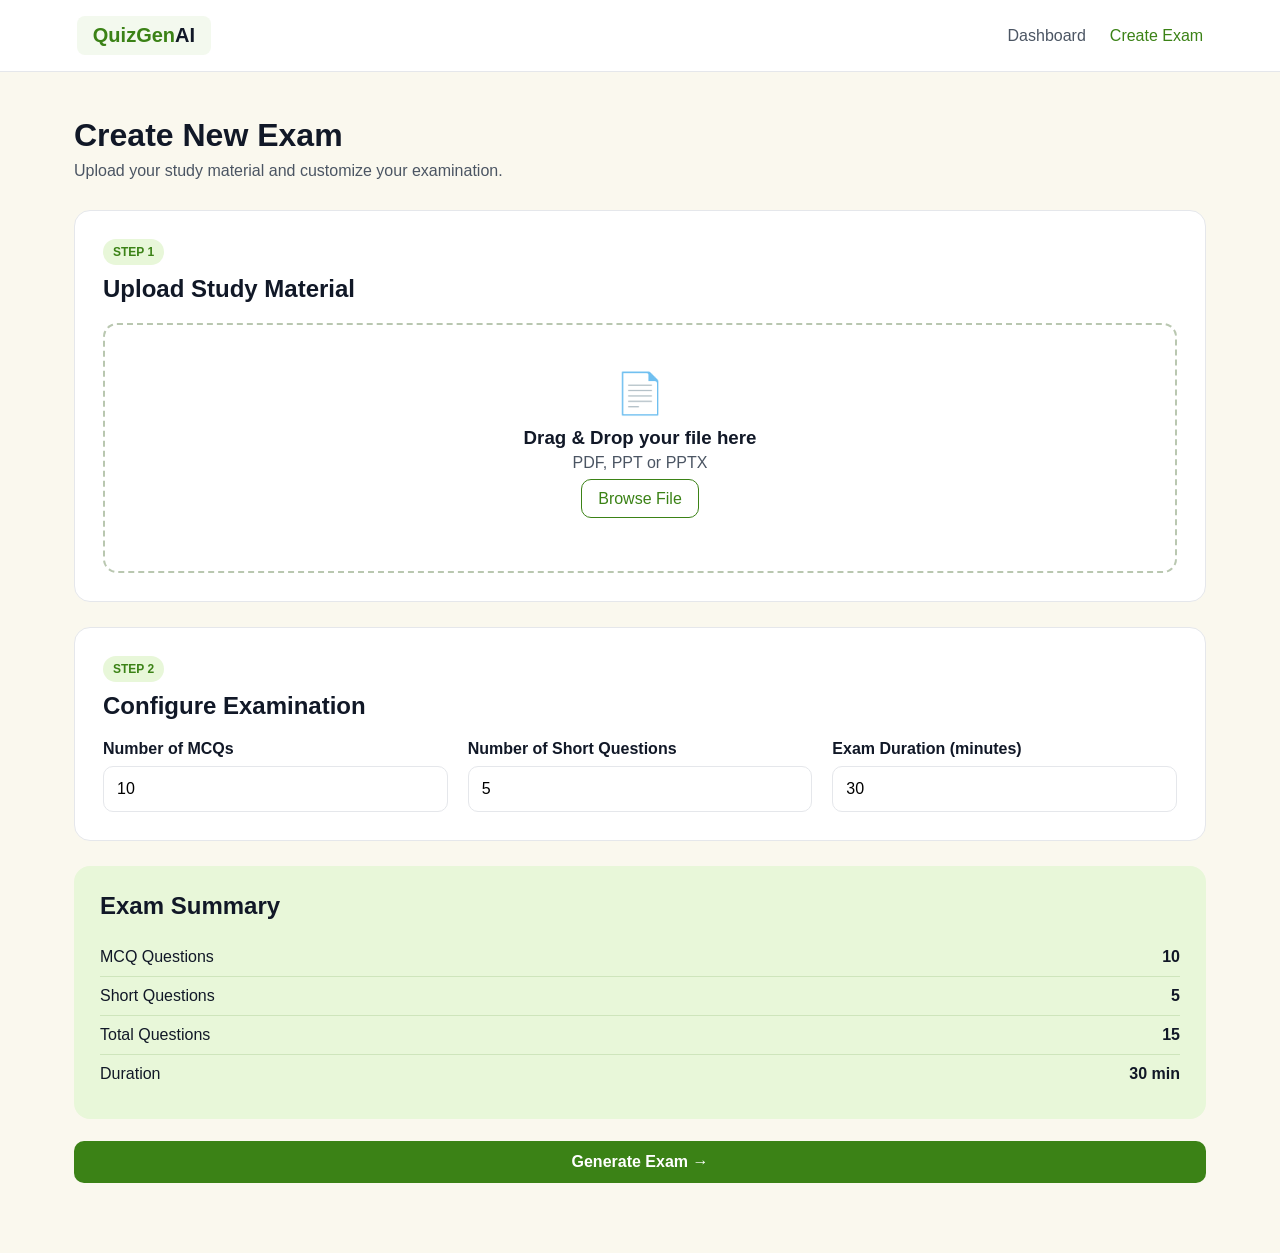
==== pages/create-exam.html @ 870ebcf8 "first sprint done" ====
<!DOCTYPE html>
<html lang="en">

<head>
  <meta charset="UTF-8">
  <meta name="viewport" content="width=device-width, initial-scale=1.0">

  <title>Create Exam - QuizGen AI</title>

  <link rel="stylesheet" href="../assets/css/style.css">
  <link rel="stylesheet" href="../assets/css/create-exam.css">
</head>

<body>

  <!-- Navbar -->

  <header class="app-navbar">

    <a href="../index.html" class="logo">
      <span class="logo-green">QuizGen</span>
      <span class="logo-text">AI</span>
    </a>

    <nav class="app-nav">
      <a href="dashboard.html">Dashboard</a>
      <a href="create-exam.html" class="active">Create Exam</a>
    </nav>

  </header>


  <main class="app-container">

    <div class="create-heading">

      <h1 class="page-title">Create New Exam</h1>

      <p class="page-subtitle">
        Upload your study material and customize your examination.
      </p>

    </div>


    <form id="examForm">

      <!-- Upload -->

      <section class="exam-card">

        <div class="step-label">STEP 1</div>

        <h2>Upload Study Material</h2>

        <div id="uploadArea" class="upload-area">

          <div class="upload-icon">📄</div>

          <h3>Drag & Drop your file here</h3>

          <p>PDF, PPT or PPTX</p>

          <label for="fileInput" class="secondary-btn">
            Browse File
          </label>

          <input
            type="file"
            id="fileInput"
            accept=".pdf,.ppt,.pptx"
            hidden>

          <p id="fileName" class="file-name"></p>

        </div>

      </section>


      <!-- Configuration -->

      <section class="exam-card">

        <div class="step-label">STEP 2</div>

        <h2>Configure Examination</h2>


        <div class="config-grid">

          <div class="config-group">

            <label for="mcqCount">
              Number of MCQs
            </label>

            <input
              type="number"
              id="mcqCount"
              min="0"
              max="50"
              value="10">

          </div>


          <div class="config-group">

            <label for="shortCount">
              Number of Short Questions
            </label>

            <input
              type="number"
              id="shortCount"
              min="0"
              max="20"
              value="5">

          </div>


          <div class="config-group">

            <label for="duration">
              Exam Duration (minutes)
            </label>

            <input
              type="number"
              id="duration"
              min="5"
              max="180"
              value="30">

          </div>

        </div>

      </section>


      <!-- Summary -->

      <section class="exam-summary">

        <h2>Exam Summary</h2>

        <div class="summary-row">
          <span>MCQ Questions</span>
          <strong id="summaryMcq">10</strong>
        </div>

        <div class="summary-row">
          <span>Short Questions</span>
          <strong id="summaryShort">5</strong>
        </div>

        <div class="summary-row">
          <span>Total Questions</span>
          <strong id="summaryTotal">15</strong>
        </div>

        <div class="summary-row">
          <span>Duration</span>
          <strong>
            <span id="summaryDuration">30</span> min
          </strong>
        </div>

      </section>


      <p id="examMessage" class="exam-message"></p>

      <button type="submit" class="primary-btn generate-btn">
        Generate Exam →
      </button>

    </form>

  </main>


  <script src="../assets/js/api.js"></script>
  <script src="../assets/js/create-exam.js"></script>

</body>
</html>
---- assets/css/style.css ----
/* --- Reset & Global Styles --- */
* {
  margin: 0;
  padding: 0;
  box-sizing: border-box;
  font-family: 'Inter', -apple-system, BlinkMacSystemFont, "Segoe UI", Roboto, Helvetica, Arial, sans-serif;
}

:root {
  --primary-green: #3b8216;
  --light-green: #e8f7d9;
  --pastel-purple: #e8dff5;
  --dark-bg: #1a1b26;
  --white: #ffffff;
  --text-dark: #111827;
  --text-gray: #4b5563;
  --border-color: #e5e7eb;
  --highlight-green: #8CE870;
  --warning-red: #dc2626;
}

html {
  scroll-behavior: smooth;
}

body {
  background-color: #FAF8EE;
  min-height: 100vh;
  color: var(--text-dark);
}

.section-container {
  max-width: 1200px;
  width: 90%;
  margin: 0 auto;
}

/* --- Header / Navbar Styles --- */
.navbar {
  display: flex;
  align-items: center;
  justify-content: space-between;
  padding: 12px 24px;
  background-color: var(--white);
  border-bottom: 1px solid var(--border-color);
  position: sticky;
  top: 0;
  z-index: 100;
}

.logo {
  display: flex;
  align-items: center;
  text-decoration: none;
  background-color: #f3f9ee;
  padding: 8px 16px;
  border-radius: 8px;
  font-size: 20px;
  font-weight: 700;
}

.logo-green {
  color: var(--primary-green);
}

.logo-text {
  color: var(--text-dark);
}

.nav-links {
  display: flex;
  gap: 12px;
  margin-left: auto;
  margin-right: 12px;
  width: 75%;
  justify-content: space-evenly;
}

.nav-btn {
  text-decoration: none;
  color: var(--text-gray);
  background-color: #f3f9ee;
  padding: 8px 16px;
  border-radius: 8px;
  font-size: 14px;
  font-weight: 600;
  transition: background-color 0.2s ease;
  cursor: pointer;
}

.nav-btn:hover {
  background-color: #e5f2dc;
}

.auth-section {
  position: relative;
}

.profile-btn {
  display: flex;
  align-items: center;
  justify-content: center;
  width: 40px;
  height: 40px;
  background-color: #f3f9ee;
  border: none;
  border-radius: 8px;
  cursor: pointer;
  transition: background-color 0.2s ease;
}

.profile-btn:hover {
  background-color: #e5f2dc;
}

.profile-icon {
  width: 20px;
  height: 20px;
  color: #374151;
}

/* --- Profile Menu Dropdown --- */
.profile-menu {
  position: absolute;
  top: 50px;
  right: 0;
  background-color: var(--white);
  border: 1.5px solid var(--border-color);
  border-radius: 12px;
  width: 280px;
  box-shadow: 0 4px 12px rgba(0, 0, 0, 0.1);
  display: none;
  z-index: 200;
}

.profile-menu.active {
  display: block;
  animation: slideDown 0.2s ease;
}

@keyframes slideDown {
  from {
    opacity: 0;
    transform: translateY(-10px);
  }
  to {
    opacity: 1;
    transform: translateY(0);
  }
}

.profile-header {
  display: flex;
  align-items: center;
  gap: 12px;
  padding: 16px;
}

.profile-avatar {
  width: 44px;
  height: 44px;
  border-radius: 50%;
  background-color: var(--light-green);
  border: 2px solid var(--primary-green);
  display: flex;
  align-items: center;
  justify-content: center;
  font-weight: 700;
  color: var(--primary-green);
}

.profile-info p {
  margin: 2px 0;
}

.profile-name {
  font-weight: 600;
  color: var(--text-dark);
  font-size: 14px;
}

.profile-email {
  color: #6b7280;
  font-size: 12px;
}

.menu-divider {
  border: none;
  border-top: 1px solid var(--border-color);
  margin: 0;
}

.menu-item {
  display: block;
  padding: 12px 16px;
  color: var(--text-gray);
  text-decoration: none;
  font-size: 14px;
  transition: background-color 0.2s ease;
}

.menu-item:hover {
  background-color: #f9fafb;
  color: var(--text-dark);
}

.menu-item.logout {
  color: var(--warning-red);
}

.menu-item.logout:hover {
  background-color: #fee2e2;
}

/* --- Hero Section Styles --- */
.hero-section {
  display: flex;
  align-items: center;
  justify-content: space-between;
  max-width: 1200px;
  width: 90%;
  margin: 0 auto;
  padding: 60px 20px;
  gap: 40px;
}

.hero-content {
  flex: 1;
  max-width: 550px;
}

.badge {
  display: inline-block;
  background-color: #F5E8C7;
  padding: 6px 12px;
  border-radius: 20px;
  font-size: 13px;
  font-weight: 600;
  margin-bottom: 20px;
}

.hero-title {
  font-size: 48px;
  font-weight: 800;
  color: var(--text-dark);
  line-height: 1.1;
  margin-bottom: 20px;
}

.highlight {
  background-color: var(--highlight-green);
  padding: 0 6px;
  display: inline-block;
}

.hero-description {
  font-size: 18px;
  color: #555;
  line-height: 1.6;
  margin-bottom: 30px;
}

.cta-button {
  display: inline-block;
  background-color: #181925;
  color: var(--white);
  padding: 14px 28px;
  border-radius: 30px;
  text-decoration: none;
  font-weight: 600;
  font-size: 15px;
  transition: background-color 0.2s ease;
}

.cta-button:hover {
  background-color: #2d2e3a;
}

/* --- Hero Image & Quiz Card Styles --- */
.hero-image-container {
  flex: 1;
  position: relative;
  display: flex;
  justify-content: center;
  align-items: center;
}

.circle-bg {
  position: absolute;
  width: 380px;
  height: 380px;
  background-color: var(--pastel-purple);
  border-radius: 50%;
  z-index: 1;
}

.card-stack {
  position: relative;
  z-index: 2;
  width: 340px;
}

.quiz-card {
  background-color: var(--white);
  border: 2px solid #181925;
  border-radius: 20px;
  padding: 24px;
  box-shadow: 8px 8px 0px #181925;
}

.question-number {
  display: inline-block;
  background-color: #E3E8EE;
  font-size: 10px;
  font-weight: 700;
  padding: 4px 10px;
  border-radius: 12px;
  margin-bottom: 16px;
}

.question-text {
  font-size: 16px;
  font-weight: 700;
  color: #181925;
  margin-bottom: 20px;
}

.options {
  display: flex;
  flex-direction: column;
  gap: 10px;
}

.option {
  border: 1.5px solid #181925;
  border-radius: 10px;
  padding: 10px 14px;
  font-size: 13px;
  font-weight: 600;
  display: flex;
  align-items: center;
  gap: 10px;
  background-color: var(--white);
}

.option.selected {
  background-color: #E2F8D5;
}

.opt-label {
  border: 1px solid #181925;
  border-radius: 6px;
  padding: 2px 6px;
  font-size: 11px;
}

.check {
  margin-left: auto;
  color: #2E7D32;
  font-weight: bold;
}

.floating-badge {
  position: absolute;
  background-color: var(--white);
  border: 1.5px solid #181925;
  padding: 6px 12px;
  border-radius: 10px;
  font-size: 12px;
  font-weight: 700;
  box-shadow: 3px 3px 0px #181925;
  z-index: 3;
}

.badge-top {
  top: -15px;
  left: -20px;
  transform: rotate(-6deg);
}

.badge-bottom {
  bottom: -15px;
  right: -10px;
  transform: rotate(3deg);
}

/* --- Shared Badge Styles --- */
.pill-badge {
  display: inline-block;
  padding: 6px 16px;
  border-radius: 20px;
  font-size: 13px;
  font-weight: 600;
}

.pill-green {
  background-color: #23372b;
  color: #a3e635;
}

/* --- Section Titles --- */
.section-title {
  font-size: 42px;
  font-weight: 800;
  color: var(--text-dark);
  text-align: center;
  margin-bottom: 12px;
  letter-spacing: -0.5px;
}

.section-subtitle {
  font-size: 18px;
  color: var(--text-gray);
  text-align: center;
  margin-bottom: 40px;
  line-height: 1.6;
}

/* --- How It Works Section --- */
.how-it-works {
  max-width: 1200px;
  width: 90%;
  margin: 80px auto;
  padding: 60px 20px;
  background-color: var(--pastel-purple);
  border-radius: 32px;
}

.steps-grid {
  display: grid;
  grid-template-columns: repeat(auto-fit, minmax(280px, 1fr));
  gap: 32px;
  margin-top: 40px;
}

.step-card {
  text-align: center;
}

.step-number {
  display: inline-flex;
  align-items: center;
  justify-content: center;
  width: 60px;
  height: 60px;
  background-color: var(--white);
  border: 2px solid var(--text-dark);
  border-radius: 50%;
  font-size: 28px;
  font-weight: 800;
  color: var(--text-dark);
  margin-bottom: 20px;
}

.step-card h3 {
  font-size: 20px;
  font-weight: 700;
  color: var(--text-dark);
  margin-bottom: 12px;
}

.step-card p {
  font-size: 15px;
  color: var(--text-gray);
  line-height: 1.6;
}

/* --- Benefits Section --- */
.benefits-section {
  max-width: 1200px;
  width: 90%;
  margin: 80px auto;
}

.benefits-grid {
  display: grid;
  grid-template-columns: repeat(auto-fit, minmax(320px, 1fr));
  gap: 24px;
}

.benefit-card {
  background-color: var(--white);
  padding: 32px;
  border-radius: 20px;
  border: 2px solid var(--border-color);
  text-align: center;
  transition: all 0.3s ease;
}

.benefit-card:hover {
  border-color: var(--primary-green);
  box-shadow: 0 8px 24px rgba(59, 130, 22, 0.1);
  transform: translateY(-4px);
}

.benefit-icon {
  font-size: 48px;
  margin-bottom: 16px;
}

.benefit-card h3 {
  font-size: 18px;
  font-weight: 700;
  color: var(--text-dark);
  margin-bottom: 12px;
}

.benefit-card p {
  font-size: 14px;
  color: var(--text-gray);
  line-height: 1.6;
}

/* --- Colorful Box Feature Sections --- */
.feature-section {
  max-width: 1200px;
  width: 90%;
  margin: 80px auto;
  scroll-margin-top: 80px;
}

.box-section {
  border-radius: 32px;
  padding: 50px 40px;
  border: 2.5px solid #181925;
  box-shadow: 8px 8px 0px #181925;
}

/* Colored Container Themes */
.blue-box {
  background-color: #EBF3FE;
}

.peach-box {
  background-color: #FFF2E8;
}

.green-box {
  background-color: #EBF8EE;
}

.feature-container {
  display: flex;
  gap: 60px;
  align-items: flex-start;
}

.feature-content {
  flex: 1;
  min-width: 350px;
}

.feature-title {
  font-size: 36px;
  font-weight: 800;
  color: var(--text-dark);
  margin-bottom: 16px;
  letter-spacing: -0.5px;
}

.feature-description {
  font-size: 16px;
  color: var(--text-gray);
  line-height: 1.6;
  margin-bottom: 32px;
}

.feature-features {
  display: flex;
  flex-direction: column;
  gap: 16px;
  margin-bottom: 32px;
}

.feature-item {
  display: flex;
  align-items: center;
  gap: 12px;
  font-size: 15px;
  color: var(--text-dark);
  font-weight: 500;
}

.feature-icon {
  font-size: 24px;
}

/* --- Upload Section --- */
.upload-section {
  margin-top: 24px;
}

.upload-box {
  display: flex;
  flex-direction: column;
  align-items: center;
  justify-content: center;
  padding: 32px 24px;
  border: 2px dashed #181925;
  border-radius: 16px;
  background-color: var(--white);
  cursor: pointer;
  transition: all 0.2s ease;
}

.upload-box:hover {
  background-color: #f3f9ee;
  border-color: var(--primary-green);
}

.upload-box svg {
  color: var(--primary-green);
  margin-bottom: 12px;
}

.upload-box p {
  font-size: 15px;
  font-weight: 600;
  color: var(--text-dark);
  margin: 0;
}

.upload-hint {
  font-size: 13px;
  color: #6b7280;
  margin-top: 4px;
}

/* --- Demo Sections --- */
.demo-section {
  flex: 1;
  min-width: 350px;
}

.demo-title {
  font-size: 18px;
  font-weight: 700;
  color: var(--text-dark);
  margin-bottom: 20px;
}

/* --- Test Demo --- */
.test-demo {
  background-color: #dbeafe;
  padding: 32px;
  border-radius: 20px;
  border: 2px solid #181925;
}

.test-card {
  background-color: var(--white);
  padding: 24px;
  border-radius: 16px;
}

.test-header {
  display: flex;
  justify-content: space-between;
  margin-bottom: 24px;
  font-size: 13px;
  font-weight: 600;
  color: #6b7280;
}

.test-progress {
  background-color: #e0e7ff;
  padding: 4px 12px;
  border-radius: 12px;
}

.test-timer {
  background-color: #fee2e2;
  padding: 4px 12px;
  border-radius: 12px;
  color: var(--warning-red);
}

.test-question {
  font-size: 16px;
  font-weight: 700;
  color: var(--text-dark);
  margin-bottom: 20px;
}

.test-options {
  display: flex;
  flex-direction: column;
  gap: 12px;
  margin-bottom: 24px;
}

.test-option {
  display: flex;
  align-items: center;
  gap: 12px;
}

.test-option input[type="radio"] {
  width: 18px;
  height: 18px;
  cursor: pointer;
  accent-color: var(--primary-green);
}

.test-option label {
  font-size: 15px;
  color: var(--text-dark);
  cursor: pointer;
}

.next-btn {
  width: 100%;
  padding: 12px;
  background-color: #181925;
  color: var(--white);
  border: none;
  border-radius: 10px;
  font-weight: 600;
  cursor: pointer;
  transition: background-color 0.2s ease;
}

.next-btn:hover {
  background-color: #2d2e3a;
}

/* --- Quiz Demo --- */
.quiz-demo {
  background-color: #fde8db;
  padding: 32px;
  border-radius: 20px;
  border: 2px solid #181925;
}

.quiz-demo-card {
  background-color: var(--white);
  padding: 24px;
  border-radius: 16px;
  border: 2px solid #181925;
}

.quiz-progress {
  display: inline-block;
  background-color: #E3E8EE;
  font-size: 12px;
  font-weight: 700;
  padding: 4px 12px;
  border-radius: 12px;
  margin-bottom: 16px;
}

.quiz-question {
  font-size: 16px;
  font-weight: 700;
  color: #181925;
  margin-bottom: 20px;
}

.quiz-options {
  display: flex;
  flex-direction: column;
  gap: 10px;
  margin-bottom: 16px;
}

.quiz-option {
  border: 1.5px solid #181925;
  border-radius: 10px;
  padding: 12px 14px;
  font-size: 14px;
  display: flex;
  align-items: center;
  gap: 10px;
  background-color: var(--white);
  transition: background-color 0.2s ease;
}

.quiz-option:hover {
  background-color: #f9fafb;
}

.quiz-option.selected {
  background-color: #E2F8D5;
  border-color: #2E7D32;
}

.quiz-opt-label {
  border: 1px solid #181925;
  border-radius: 6px;
  padding: 2px 6px;
  font-size: 12px;
  font-weight: 600;
}

.quiz-check {
  margin-left: auto;
  color: #2E7D32;
  font-weight: bold;
}

.quiz-feedback {
  padding: 12px;
  background-color: #dcfce7;
  border-left: 3px solid #2E7D32;
  border-radius: 6px;
  color: #15803d;
  font-size: 14px;
  font-weight: 500;
}

/* --- Flashcard Demo --- */
.flashcard-demo {
  background-color: var(--light-green);
  padding: 32px;
  border-radius: 20px;
  border: 2px solid #181925;
  display: flex;
  flex-direction: column;
  justify-content: center;
}

.flashcard-container {
  display: flex;
  flex-direction: column;
  align-items: center;
  gap: 24px;
}

.flashcard {
  width: 100%;
  min-height: 200px;
  cursor: pointer;
  perspective: 1000px;
}

.flashcard-inner {
  position: relative;
  width: 100%;
  height: 100%;
  transition: transform 0.6s;
  transform-style: preserve-3d;
  min-height: 200px;
}

.flashcard.flipped .flashcard-inner {
  transform: rotateY(180deg);
}

.flashcard-front,
.flashcard-back {
  position: absolute;
  width: 100%;
  height: 100%;
  backface-visibility: hidden;
  display: flex;
  align-items: center;
  justify-content: center;
  border: 2px solid #181925;
  border-radius: 16px;
  padding: 24px;
  text-align: center;
  font-weight: 600;
}

.flashcard-front {
  background-color: var(--white);
  color: #181925;
}

.flashcard-back {
  background-color: var(--primary-green);
  color: var(--white);
  transform: rotateY(180deg);
  font-size: 15px;
  line-height: 1.6;
}

.flashcard-front p,
.flashcard-back p {
  font-size: 15px;
  margin: 0;
}

.flashcard-controls {
  display: flex;
  align-items: center;
  justify-content: center;
  gap: 20px;
  width: 100%;
}

.card-btn {
  padding: 8px 16px;
  background-color: #181925;
  color: var(--white);
  border: none;
  border-radius: 8px;
  font-weight: 600;
  font-size: 13px;
  cursor: pointer;
  transition: background-color 0.2s ease;
}

.card-btn:hover {
  background-color: #2d2e3a;
}

.card-counter {
  font-size: 13px;
  font-weight: 600;
  color: var(--text-gray);
  min-width: 100px;
  text-align: center;
}

/* --- Use Cases Section --- */
.use-cases {
  max-width: 1200px;
  width: 90%;
  margin: 80px auto;
}

.use-cases-grid {
  display: grid;
  grid-template-columns: repeat(auto-fit, minmax(300px, 1fr));
  gap: 24px;
}

.use-case-card {
  background-color: var(--white);
  padding: 28px;
  border-radius: 20px;
  border: 2px solid var(--border-color);
  transition: all 0.3s ease;
}

.use-case-card:hover {
  border-color: var(--primary-green);
  box-shadow: 0 8px 24px rgba(59, 130, 22, 0.1);
}

.use-case-icon {
  font-size: 42px;
  display: block;
  margin-bottom: 16px;
}

.use-case-card h3 {
  font-size: 18px;
  font-weight: 700;
  color: var(--text-dark);
  margin-bottom: 12px;
}

.use-case-card p {
  font-size: 14px;
  color: var(--text-gray);
  line-height: 1.6;
  margin-bottom: 16px;
}

.use-case-link {
  color: var(--primary-green);
  text-decoration: none;
  font-weight: 600;
  font-size: 14px;
  transition: opacity 0.2s ease;
}

.use-case-link:hover {
  opacity: 0.8;
  text-decoration: underline;
}

/* --- Stats Section --- */
.stats-section {
  max-width: 1200px;
  width: 90%;
  margin: 80px auto;
  padding: 60px 20px;
  background-color: var(--dark-bg);
  border-radius: 32px;
}

.stats-grid {
  display: grid;
  grid-template-columns: repeat(auto-fit, minmax(200px, 1fr));
  gap: 32px;
}

.stat-card {
  text-align: center;
  color: var(--white);
}

.stat-number {
  font-size: 42px;
  font-weight: 800;
  color: var(--highlight-green);
  margin-bottom: 8px;
}

.stat-label {
  font-size: 16px;
  color: #d1d5db;
  font-weight: 500;
}

/* --- Info Banner Section --- */
.info-banner-section {
  max-width: 1200px;
  width: 90%;
  margin: 80px auto;
}

.info-banner-card {
  background-color: var(--dark-bg);
  border-radius: 32px;
  padding: 50px 40px;
  text-align: center;
  color: var(--white);
}

.banner-title {
  font-size: 40px;
  font-weight: 800;
  margin: 20px 0;
  letter-spacing: -0.5px;
}

.banner-description {
  font-size: 18px;
  line-height: 1.6;
  color: #d1d5db;
  max-width: 800px;
  margin: 0 auto;
  font-weight: 400;
}

.banner-description strong {
  color: var(--white);
}

/* --- FAQ Section --- */
.faq-section {
  max-width: 1200px;
  width: 90%;
  margin: 80px auto;
}

.faq-grid {
  display: grid;
  grid-template-columns: repeat(auto-fit, minmax(350px, 1fr));
  gap: 20px;
  margin-top: 40px;
}

.faq-item {
  background-color: var(--white);
  border: 2px solid var(--border-color);
  border-radius: 16px;
  overflow: hidden;
  transition: all 0.3s ease;
}

.faq-item:hover {
  border-color: var(--primary-green);
  box-shadow: 0 4px 12px rgba(59, 130, 22, 0.1);
}

.faq-question {
  width: 100%;
  padding: 20px;
  background-color: var(--white);
  border: none;
  cursor: pointer;
  font-size: 15px;
  font-weight: 600;
  color: var(--text-dark);
  display: flex;
  justify-content: space-between;
  align-items: center;
  transition: background-color 0.2s ease;
}

.faq-question:hover {
  background-color: #f9fafb;
}

.faq-question svg {
  width: 20px;
  height: 20px;
  transition: transform 0.3s ease;
  flex-shrink: 0;
  margin-left: 16px;
  stroke: var(--text-gray);
}

.faq-item.active .faq-question svg {
  transform: rotate(180deg);
}

.faq-answer {
  max-height: 0;
  overflow: hidden;
  transition: max-height 0.3s ease;
  background-color: #f9fafb;
}

.faq-item.active .faq-answer {
  max-height: 200px;
}

.faq-answer p {
  padding: 20px;
  margin: 0;
  font-size: 14px;
  color: var(--text-gray);
  line-height: 1.6;
}

/* --- CTA Final Section --- */
.cta-final-section {
  max-width: 1200px;
  width: 90%;
  margin: 80px auto;
  padding: 60px 40px;
  background: linear-gradient(135deg, var(--pastel-purple) 0%, #f0e6ff 100%);
  border-radius: 32px;
  text-align: center;
}

.cta-final-section h2 {
  font-size: 42px;
  font-weight: 800;
  color: var(--text-dark);
  margin-bottom: 16px;
}

.cta-final-section p {
  font-size: 18px;
  color: var(--text-gray);
  margin-bottom: 32px;
}

.cta-final-button {
  display: inline-block;
  background-color: var(--dark-bg);
  color: var(--white);
  padding: 16px 40px;
  border-radius: 30px;
  text-decoration: none;
  font-weight: 600;
  font-size: 16px;
  transition: background-color 0.2s ease;
}

.cta-final-button:hover {
  background-color: #2d2e3a;
}

/* --- Simple Student Project Footer --- */
.simple-footer {
  background-color: var(--dark-bg);
  color: var(--white);
  padding: 40px 0 20px;
  margin-top: 80px;
  border-top: 3px solid #181925;
}

.simple-footer-content {
  display: grid;
  grid-template-columns: 2fr 1fr 1fr 1fr;
  gap: 30px;
  margin-bottom: 30px;
}

.simple-footer-brand h3 {
  font-size: 18px;
  font-weight: 700;
  margin-bottom: 10px;
  color: var(--highlight-green);
}

.simple-footer-brand p {
  font-size: 13px;
  color: #9ca3af;
  line-height: 1.5;
}

.simple-footer-brand .contact-info {
  margin-top: 8px;
  font-size: 12px;
  color: #d1d5db;
}

.simple-footer-links h4,
.simple-footer-social h4 {
  font-size: 14px;
  font-weight: 600;
  margin-bottom: 12px;
  color: var(--white);
}

.simple-footer-links ul {
  list-style: none;
  padding: 0;
}

.simple-footer-links ul li {
  margin-bottom: 8px;
}

.simple-footer-links ul li a {
  color: #9ca3af;
  text-decoration: none;
  font-size: 13px;
  transition: color 0.2s ease;
}

.simple-footer-links ul li a:hover {
  color: var(--white);
}

.social-links {
  display: flex;
  flex-direction: column;
  gap: 8px;
}

.social-links a {
  color: #9ca3af;
  text-decoration: none;
  font-size: 13px;
  transition: color 0.2s ease;
}

.social-links a:hover {
  color: var(--highlight-green);
}

.simple-footer-bottom {
  border-top: 1px solid #374151;
  padding-top: 16px;
  text-align: center;
  color: #6b7280;
  font-size: 12px;
}

/* --- Responsive --- */
@media (max-width: 768px) {
  .box-section {
    padding: 30px 20px;
  }

  .hero-section {
    flex-direction: column;
    padding: 40px 20px;
  }

  .hero-image-container {
    min-height: 400px;
  }

  .circle-bg {
    width: 300px;
    height: 300px;
  }

  .card-stack {
    width: 280px;
  }

  .feature-container {
    flex-direction: column;
    gap: 40px;
  }

  .navbar {
    flex-wrap: wrap;
    padding: 12px 16px;
  }

  .nav-links {
    gap: 8px;
  }

  .nav-btn {
    padding: 6px 12px;
    font-size: 12px;
  }

  .hero-title {
    font-size: 36px;
  }

  .banner-title,
  .section-title {
    font-size: 28px;
  }

  .feature-title {
    font-size: 28px;
  }

  .simple-footer-content {
    grid-template-columns: 1fr 1fr;
    gap: 20px;
  }
}

@media (max-width: 480px) {
  .navbar {
    gap: 8px;
  }

  .nav-links {
    gap: 6px;
    margin-right: 0;
  }

  .nav-btn {
    padding: 6px 10px;
    font-size: 11px;
  }

  .hero-title {
    font-size: 28px;
  }

  .hero-description {
    font-size: 14px;
  }

  .feature-section {
    width: 95%;
  }

  .feature-container {
    gap: 24px;
  }

  .upload-box {
    padding: 20px 16px;
  }

  .quiz-card,
  .test-card,
  .quiz-demo-card {
    padding: 16px;
  }

  .feature-title {
    font-size: 22px;
  }

  .section-title {
    font-size: 24px;
  }

  .cta-final-section {
    padding: 40px 20px;
  }

  .cta-final-section h2 {
    font-size: 28px;
  }

  .simple-footer-content {
    grid-template-columns: 1fr;
  }
}

.auth-section {
  display: flex;
  align-items: center;
  gap: 14px;
  margin-left: 20px;
}

.auth-section .nav-btn {
  padding: 10px 16px;
  white-space: nowrap;
}

.auth-section .cta-button {
  padding: 11px 20px;
  margin: 0;
  white-space: nowrap;
}

/* ================= APP COMMON ================= */

.app-navbar {
  background: #fff;
  border-bottom: 1px solid var(--border-color);
  padding: 16px 6%;
  display: flex;
  align-items: center;
  justify-content: space-between;
}

.app-nav {
  display: flex;
  align-items: center;
  gap: 24px;
}

.app-nav a {
  color: var(--text-gray);
  text-decoration: none;
  font-weight: 500;
}

.app-nav a:hover,
.app-nav a.active {
  color: var(--primary-green);
}

.app-container {
  max-width: 1180px;
  margin: auto;
  padding: 45px 24px 70px;
}

.primary-btn {
  background: var(--primary-green);
  color: #fff;
  border: none;
  border-radius: 10px;
  padding: 12px 20px;
  font-weight: 600;
  cursor: pointer;
  text-decoration: none;
  display: inline-block;
}

.primary-btn:hover {
  opacity: 0.9;
}

.secondary-btn {
  background: transparent;
  color: var(--primary-green);
  border: 1px solid var(--primary-green);
  border-radius: 10px;
  padding: 10px 16px;
  cursor: pointer;
}

.page-title {
  font-size: 32px;
  color: var(--text-dark);
  margin-bottom: 8px;
}

.page-subtitle {
  color: var(--text-gray);
}
---- assets/css/create-exam.css ----
/* ================= CREATE EXAM ================= */

body {
  background: #faf8ee;
}

.create-heading {
  margin-bottom: 30px;
}

.exam-card {
  background: #fff;
  border: 1px solid var(--border-color);
  border-radius: 16px;
  padding: 28px;
  margin-bottom: 25px;
}

.step-label {
  display: inline-block;
  background: var(--light-green);
  color: var(--primary-green);
  padding: 6px 10px;
  border-radius: 20px;
  font-size: 12px;
  font-weight: 700;
  margin-bottom: 10px;
}

.exam-card h2 {
  margin-bottom: 20px;
}

.upload-area {
  border: 2px dashed #b9c7b0;
  border-radius: 14px;
  padding: 45px 20px;
  text-align: center;
  transition: 0.2s;
}

.upload-area.dragging {
  border-color: var(--primary-green);
  background: var(--light-green);
}

.upload-icon {
  font-size: 40px;
}

.upload-area h3 {
  margin: 10px 0 5px;
}

.upload-area p {
  color: var(--text-gray);
  margin-bottom: 18px;
}

.file-name {
  color: var(--primary-green) !important;
  font-weight: 600;
  margin-top: 18px;
  margin-bottom: 0 !important;
}

.config-grid {
  display: grid;
  grid-template-columns: repeat(3, 1fr);
  gap: 20px;
}

.config-group label {
  display: block;
  margin-bottom: 8px;
  font-weight: 600;
}

.config-group input {
  width: 100%;
  padding: 13px;
  border: 1px solid var(--border-color);
  border-radius: 10px;
  font-size: 16px;
  outline: none;
}

.config-group input:focus {
  border-color: var(--primary-green);
}

.exam-summary {
  background: var(--light-green);
  border-radius: 16px;
  padding: 26px;
  margin-bottom: 22px;
}

.exam-summary h2 {
  margin-bottom: 18px;
}

.summary-row {
  display: flex;
  justify-content: space-between;
  padding: 10px 0;
}

.summary-row + .summary-row {
  border-top: 1px solid rgba(59, 130, 22, 0.15);
}

.generate-btn {
  width: 100%;
  font-size: 16px;
}

.exam-message {
  color: #c62828;
  margin-bottom: 12px;
}

@media (max-width: 750px) {

  .config-grid {
    grid-template-columns: 1fr;
  }

}
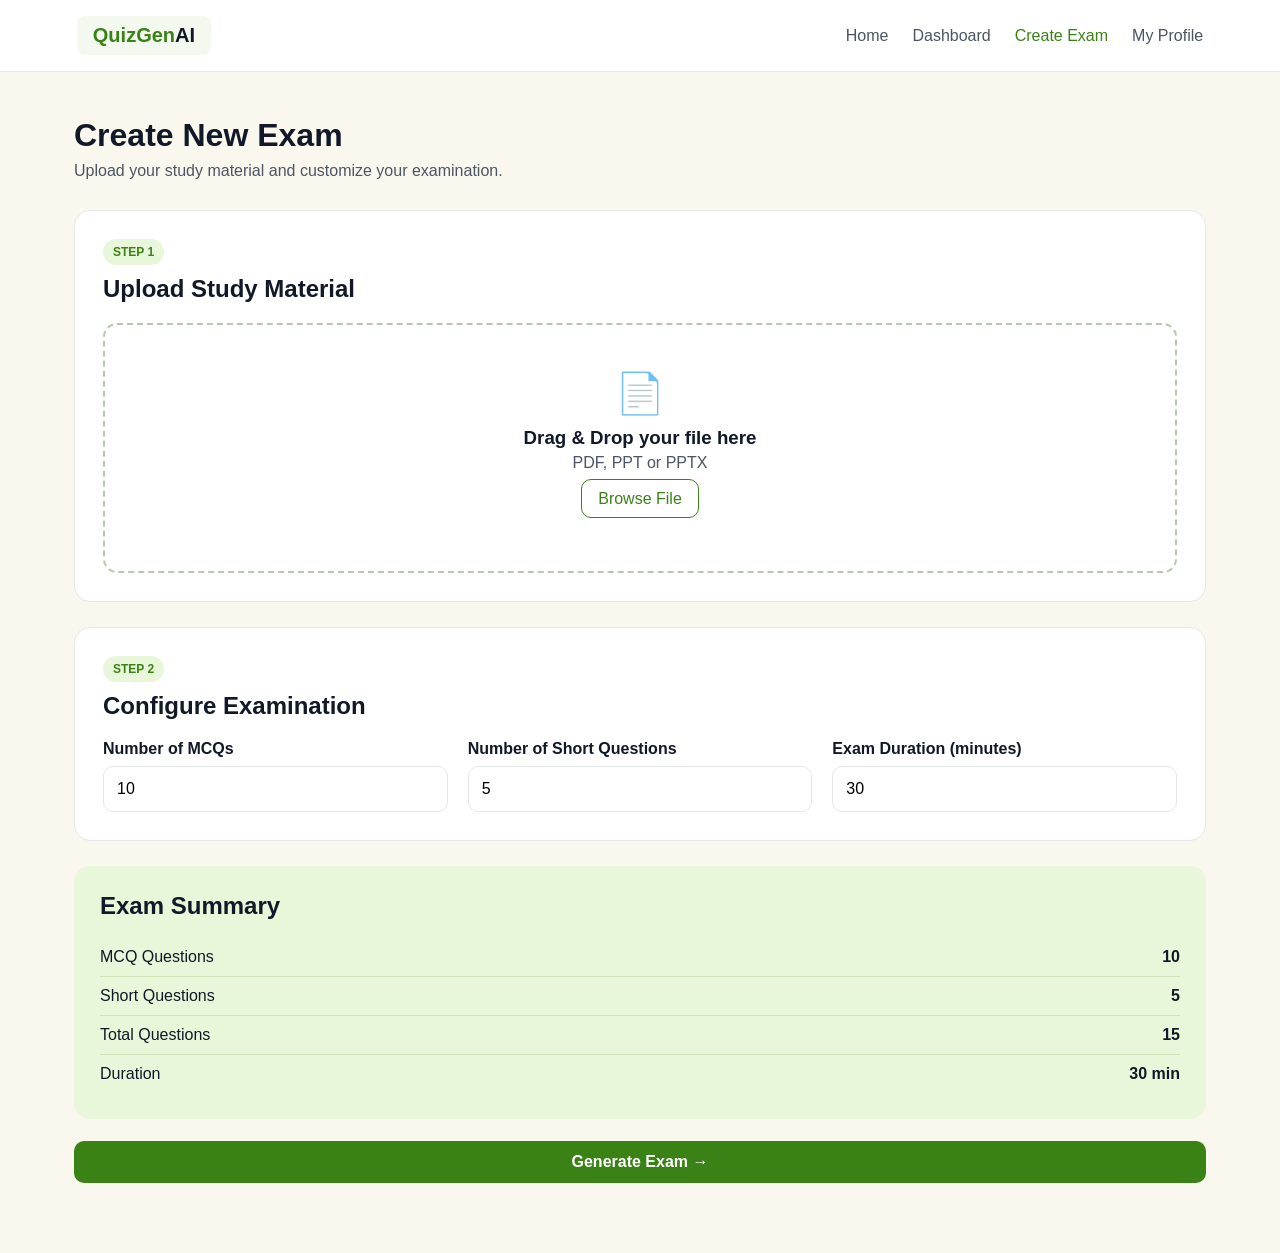
==== commit 39f88162: "Done with frontend" ====
--- a/pages/create-exam.html
+++ b/pages/create-exam.html
@@ -22,10 +22,27 @@
       <span class="logo-text">AI</span>
     </a>
 
-    <nav class="app-nav">
-      <a href="dashboard.html">Dashboard</a>
-      <a href="create-exam.html" class="active">Create Exam</a>
-    </nav>
+<nav class="app-nav">
+
+  <a href="../index.html">
+    Home
+  </a>
+
+  <a href="dashboard.html">
+    Dashboard
+  </a>
+
+  <a
+    href="create-exam.html"
+    class="active">
+    Create Exam
+  </a>
+
+  <a href="profile.html">
+    My Profile
+  </a>
+
+   </nav>
 
   </header>
 
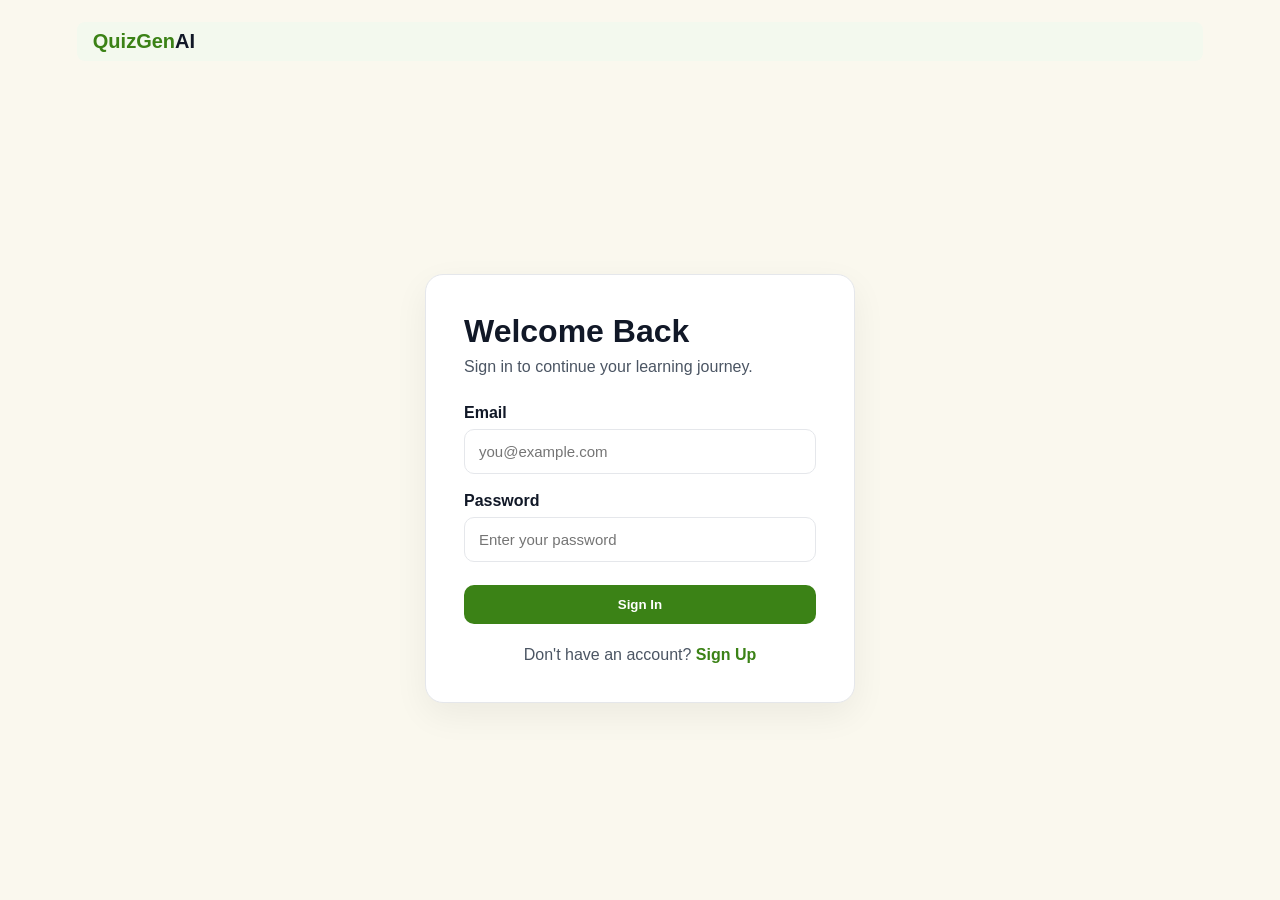
==== commit fb6d9b5b: "integrated backend" ====
--- a/pages/create-exam.html
+++ b/pages/create-exam.html
@@ -85,7 +85,7 @@
           <input
             type="file"
             id="fileInput"
-            accept=".pdf,.ppt,.pptx"
+            accept=".pdf,.pptx"
             hidden>
 
           <p id="fileName" class="file-name"></p>
@@ -204,4 +204,4 @@
   <script src="../assets/js/create-exam.js"></script>
 
 </body>
-</html>+</html>
--- a/assets/css/style.css
+++ b/assets/css/style.css
@@ -1456,4 +1456,48 @@
 
 .page-subtitle {
   color: var(--text-gray);
-}+}
+.benefit-card[role="link"] {
+  cursor: pointer;
+}
+
+.benefit-card[role="link"]:focus-visible {
+  outline: 3px solid #22c55e;
+  outline-offset: 3px;
+}
+
+.loading-overlay {
+  position: fixed;
+  inset: 0;
+  z-index: 9999;
+  display: grid;
+  place-items: center;
+  padding: 24px;
+  background: rgba(19, 34, 20, 0.72);
+  backdrop-filter: blur(4px);
+}
+
+.loading-overlay[hidden] { display: none; }
+
+.loading-card {
+  width: min(430px, 100%);
+  padding: 34px;
+  border-radius: 18px;
+  background: white;
+  text-align: center;
+}
+
+.loading-card h2 { margin: 18px 0 8px; }
+.loading-card p { color: var(--text-gray); line-height: 1.5; }
+
+.spinner {
+  width: 50px;
+  height: 50px;
+  margin: auto;
+  border: 5px solid var(--light-green);
+  border-top-color: var(--primary-green);
+  border-radius: 50%;
+  animation: spin 0.8s linear infinite;
+}
+
+@keyframes spin { to { transform: rotate(360deg); } }
